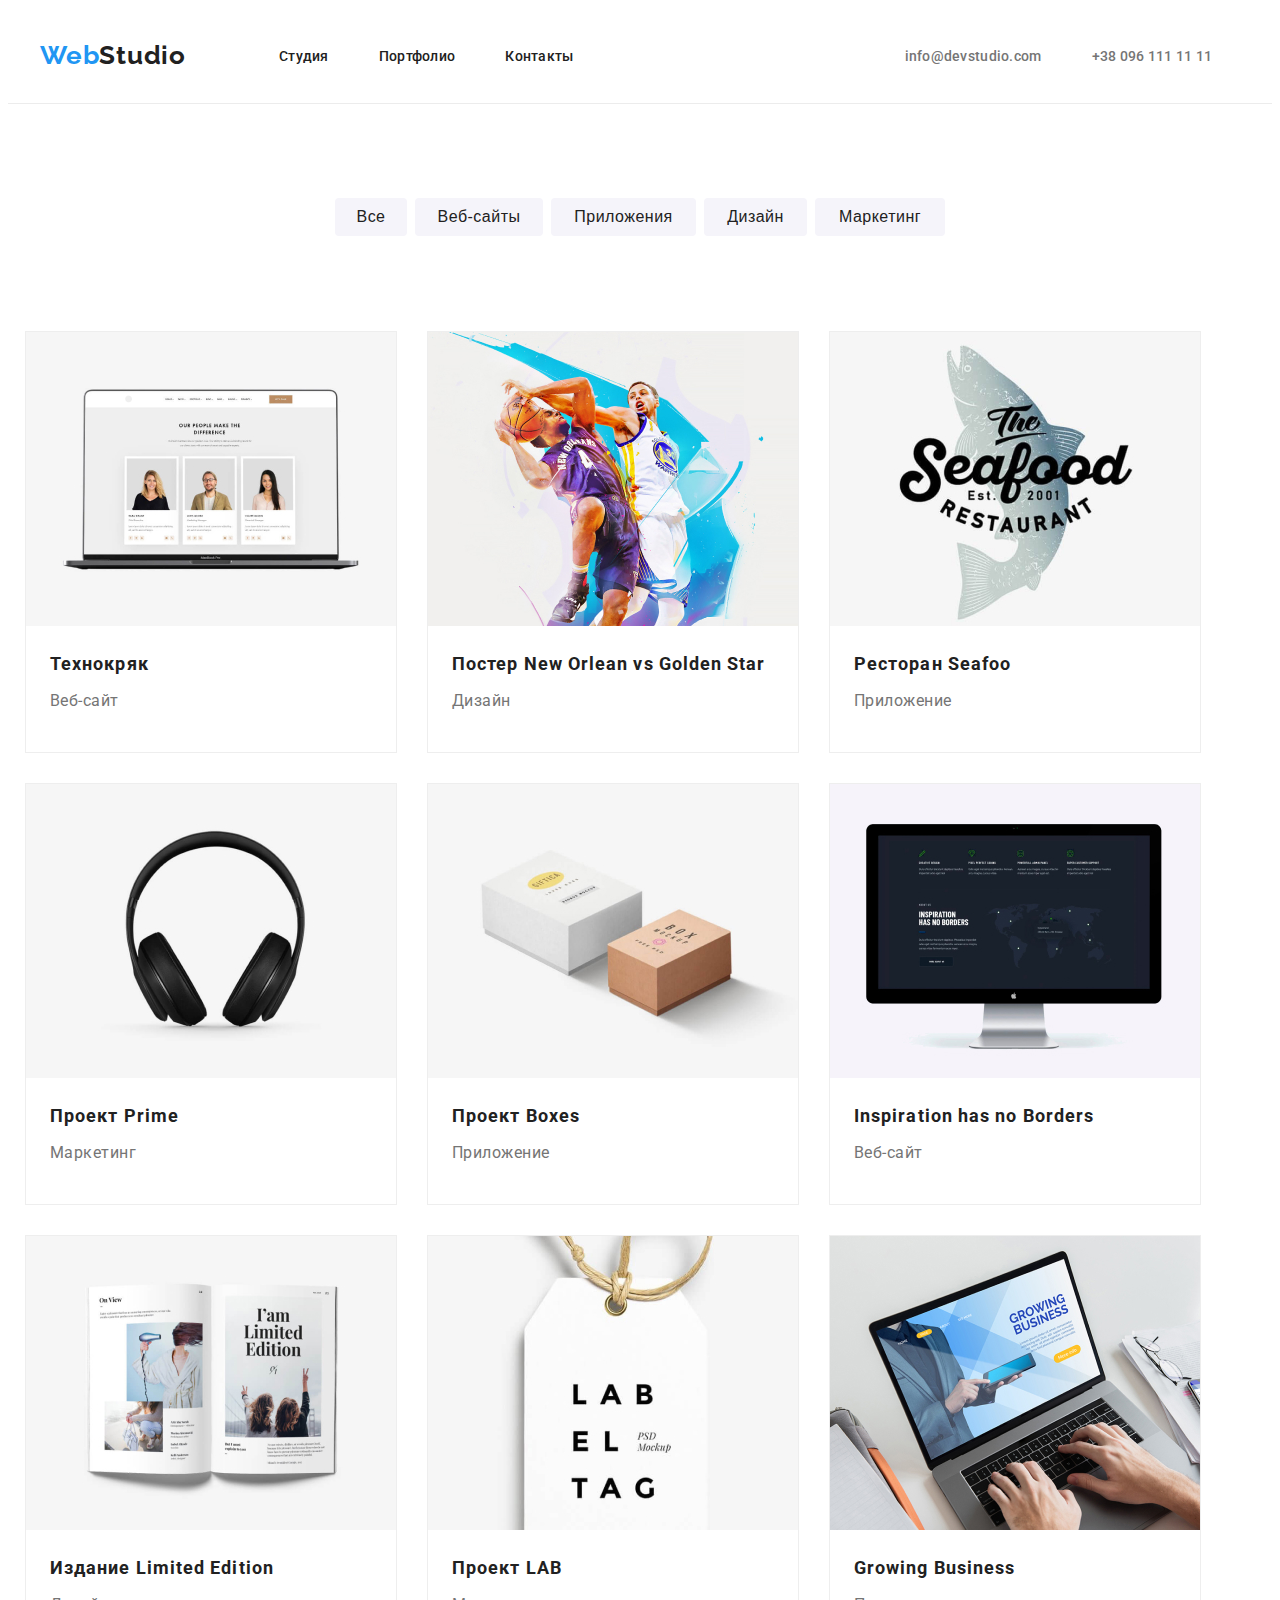
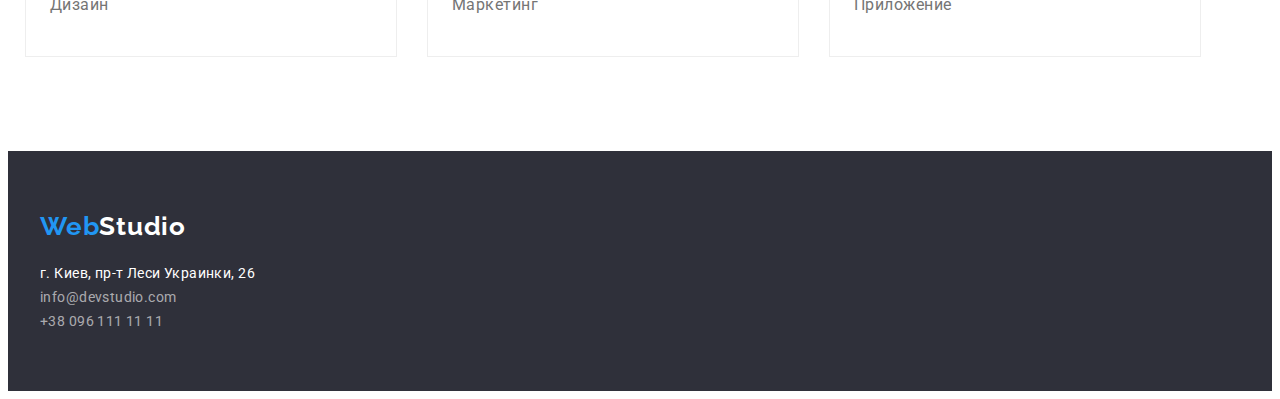
==== portfolio.html @ 34c8d621 "hw3" ====
<!DOCTYPE html>
<html lang="ru">
<head>
    <meta charset="UTF-8">
    <meta name="viewport" content="width=device-width, initial-scale=1.0">
    <title>WebStudio</title>
    <link rel="preconnect" href="https://fonts.gstatic.com">
    <link href="https://fonts.googleapis.com/css2?family=Raleway:wght@700&family=Roboto:wght@400;500;700;900&display=swap"
        rel="stylesheet">
    <link rel="stylesheet" href="https://cdnjs.cloudflare.com/ajax/libs/modern-normalize/1.0.0/modern-normalize.min.css"
        integrity="sha512-ISS7cAi1PEhQ8jnbJpJZMd29NlhNj4AWYyLOSp2CE/CsHxTCu+r+t0D2yoJudVrd0/8fTVPUVDzY5Tvli75u/g=="
        crossorigin="anonymous" />
    <link rel="stylesheet" href="./css/styles.css">
</head>

<body>
    <!--header-->
    <header class="header">
        <div class="container">
            <nav class="navigation">
                <a class="logo link" href="/">Web<span class="logo-name">Studio</span>
                </a>
                <ul class="list navigation-list">
                    <li class="navigation-list-item">
                        <a class="navigation-list-link link" href="#">Студия</a>
                    </li>
                    <li class="navigation-list-item">
                        <a class="navigation-list-link link" href="./portfolio.html">Портфолио</a>
                    </li>
                    <li class="navigation-list-item">
                        <a class="navigation-list-link link" href="#">Контакты</a>
                    </li>
                </ul>
    
    
                <ul class="list navigation-list">
    
                    <li class="navigation-list-item">
                        <a class="mail-link link" href="mailto:info@devstudio.com">info@devstudio.com</a>
                    </li>
                    <li class="navigation-list-item">
                        <a class="tel-link link" href="tel:+380961111111">+38 096 111 11 11</a>
                    </li>
                </ul>
            </nav>
        </div>
    </header>


    <main>
        <!--buttons-->
        <section class="buttons">
            <div class="container-buttons">
        <ul class="list buttons-list">
            <li class="buttons-list-button">
                <button class="all button-second-page" type="button">Все</button>
            </li>
            <li class="buttons-list-button">
                <button class="website button-second-page" type="button">Веб-сайты</button>
            </li>
            <li class="buttons-list-button">
                <button class="app button-second-page" type="button">Приложения</button>
            </li>
            <li class="buttons-list-button">
                <button class="design button-second-page" type="button">Дизайн</button>
            </li>
            <li class="buttons-list-button">
                <button class="marketing button-second-page" type="button">Маркетинг</button>
            </li>
        </ul>
        </div>

    
        <!--карточки-->
        
            <div class="container-cards">
                <ul class="card-set">
                    <!--<h1>Top imeges</h1>-->
                <li class="item">
                    <article class="card">
                        <div class="card-thumb">
                    <img class="img-list" src="./images/portfolio_img/website.jpg" alt="вебсайт технокряк" width="370" height="294">
                    </div>
                     
                    <div class="card-content">
                    <h2 class="card-heading">Технокряк</h2>
                        <p class="card-text">Веб-сайт</p>
                    </div>
                    </article>
                </li>

                <li class="item">
                    <article class="card">
                        <div class="card-thumb">
                        <img class="img-list" src="./images/portfolio_img/design.jpg" alt="дизайн постера" width="370" height="294">
                        </div>
                        
                        <div class="card-content">
                        <h2 class="card-heading">Постер New Orlean vs Golden Star</h2>
                        <p class="card-text">Дизайн</p>
                        </div>
                    </article>
                </li>

                <li class="item">
                    <article class="card">
                        <div class="card-thumb">
                        <img class="img-list" src="./images/portfolio_img/application.jpg" alt="приложение ресторана" width="370" height="294">
                        </div>
                        
                        <div class="card-content">
                        <h2 class="card-heading">Ресторан Seafoo</h2>
                        <p class="card-text">Приложение</p>
                        </div>
                        </article>
                </li>

                <li class="item">
                    <article class="card">
                        <div class="card-thumb">
                        <img class="img-list" src="./images/portfolio_img/marketing.jpg" alt="маркетинг проекта" width="370" height="294">
                        </div>
                        
                        <div class="card-content">
                        <h2 class="card-heading">Проект Prime</h2>
                        <p class="card-text">Маркетинг</p>
                        </div>
                        </article>
                </li>

                <li class="item">
                    <article class="card">
                        <div class="card-thumb">
                        <img class="img-list" src="./images/portfolio_img/project_boxes.jpg" alt="приложение проекта" width="370" height="294">
                        </div>
                        
                        <div class="card-content">
                        <h2 class="card-heading">Проект Boxes</h2>
                        <p class="card-text">Приложение</p>
                        </div>
                        </article>
                </li>

                <li class="item">
                    <article class="card">
                        <div class="card-thumb">
                        <img class="img-list" src="./images/portfolio_img/borders.jpg" alt="Веб-сайт" width="370" height="294">
                        </div>
                        
                        <div class="card-content">
                        <h2 class="card-heading">Inspiration has no Borders</h2>
                        <p class="card-text">Веб-сайт</p>
                        </div>
                        </article>
                </li>

                <li class="item">
                    <article class="card">
                        <div class="card-thumb">
                        <img class="img-list" src="./images/portfolio_img/limited_edition.jpg" alt="дизайн издания" width="370" height="294">
                        </div>
                        
                        <div class="card-content">
                        <h2 class="card-heading">Издание Limited Edition</h2>
                        <p class="card-text">Дизайн</p>
                        </div>
                        </article>
                </li>

                <li class="item">
                    <article class="card">
                        <div class="card-thumb">
                        <img class="img-list" src="./images/portfolio_img/lab.jpg" alt="маркетинг проекта лаб" width="370" height="294">
                        </div>
                        
                        <div class="card-content">
                        <h2 class="card-heading">Проект LAB</h2>
                        <p class="card-text">Маркетинг</p>
                        </div>
                        </article>
                </li>

                <li class="item">
                    <article class="card">
                        <div class="card-thumb">
                        <img class="img-list" src="./images/portfolio_img/bussines.jpg" alt="приложение для бизнеса" width="370" height="294">
                        </div>
                        
                        <div class="card-content">
                        <h2 class="card-heading">Growing Business</h2>
                        <p class="card-text">Приложение</p>
                        </div>
                        </article>
                </li>
                </ul>
            
            </div>
            </section>
          </main>

    <!--footer-->
    <footer class="footer">
        <div class="container-footer">
            <p class="container-footer-p">
                <a class="logo" href="/">Web<span class="logo-name-footer">Studio</span></a>
            </p>
    
            <ul class="list address-list">
                <li class="address-list-link">
                    <a class="address-link-map" href="https://goo.gl/maps/XH6fahdmEkffvrT99" target="_blank">г. Киев, пр-т
                        Леси Украинки, 26</a>
                </li>
                <li>
                    <a class="address-link-mail" href="mailto:info@devstudio.com">info@devstudio.com</a>
                </li>
                <li>
                    <a class="address-link-tel" href="tel:+380961111111">+38 096 111 11 11</a>
                </li>
            </ul>
        </div>
    </footer>
    
</body>
</html>
---- css/styles.css ----
/*==СБРОС БАЗОВЫХ СТИЛЕЙ==*/
h1,
h2,
h3,
h4,
h5,
h6 {
  margin: 0;
}

.list {
  list-style-type: none;
}

ul {
  margin: 0;
  padding: 0;
  list-style: none;
}

img {
  display: block;
  max-width: 100%;
}

/*==ОБЪЯВЛЕНИЕ ПЕРЕМЕННОЙ==*/
:root {
  --text-font: "Roboto", sans-serif;
  --text-logo: "Raleway", sans-serif;
  --accent-color: #2196f3;
  --text-color: #757575;
  --title-color: #212121;
}

/*===FIRST LATTER===*/

/*========HEADER========*/

.container {
  margin-left: auto;
  margin-right: auto;
  padding-left: 15px;
  padding-right: 15px;
  width: 1200px;
}

.header .container {
  display: flex;
  align-items: center;
  padding-top: 32px;
  padding-bottom: 32px;
}

.header {
  border-bottom: 1px solid #ececec;
}

.navigation {
  display: flex;
  align-items: center;
}

.navigation-list {
  display: flex;
}

body {
  font-family: "Roboto", sans-serif;
  color: #757575;
}

.logo {
  font-family: var(--text-logo);
  font-weight: 700;
  font-size: 26px;
  line-height: 1.192;
  letter-spacing: 0.03em;
  text-decoration: none;
  color: var(--accent-color);
  margin-right: 93px;
}

.logo-name {
  font-family: var(--text-logo);
  font-weight: 700;
  font-size: 26px;
  line-height: 1.192;
  letter-spacing: 0.03em;
  color: var(--title-color);
}

.navigation-list-item:not(:last-child) {
  margin-right: 50px;
}

.mail-link {
  margin-left: 331px;
}

.navigation-list-link {
  font-weight: 500;
  font-size: 14px;
  line-height: 1.142;
  letter-spacing: 0.02em;
  text-decoration: none;
  color: var(--title-color);
}

.navigation-list-link:hover,
.navigation-list-link:focus {
  color: var(--accent-color);
}

.mail-link {
  font-weight: 500;
  font-size: 14px;
  line-height: 1.142;
  letter-spacing: 0.02em;
  text-decoration: none;
  color: var(--text-color);
}

.mail-link:hover {
  color: var(--accent-color);
}

.tel-link {
  font-weight: 500;
  font-size: 14px;
  line-height: 1.142;
  letter-spacing: 0.02em;
  text-decoration: none;
  color: var(--text-color);
}

.tel-link:hover {
  color: var(--accent-color);
}

/*========END HEADER========*/

/*========HERO========*/

.container-hero {
  margin-left: auto;
  margin-right: auto;
  padding-left: 15px;
  padding-right: 15px;
  padding-top: 200px;
  height: 600px;
  width: 1200px;
}
.hero {
  text-align: center;
  background-color: #2f303a;
}
.hero-title {
  font-weight: 900;
  font-size: 44px;
  line-height: 1.163;
  text-transform: uppercase;
  letter-spacing: 0.06em;
  text-align: center;
  color: #ffffff;
}

.button {
  font-weight: 700;
  font-size: 16px;
  line-height: 30px;
  padding: 10px 32px;
  border: 0;
  min-width: 200px;
  letter-spacing: 0.06em;
  cursor: pointer;
  color: #ffffff;
  background: var(--accent-color);
  border-radius: 4px;
  text-align: center;
  margin-top: 40px;
}

/*========END HERO========*/

/*========FEATURES========*/

.container-features {
  margin-left: auto;
  margin-right: auto;
  padding-left: 15px;
  padding-right: 15px;
  width: 1200px;
}

.features-list {
  display: flex;
}

.features-list-title {
  margin-right: 30px;
}

.features-title {
  font-weight: 700;
  font-size: 14px;
  line-height: 1.142;
  letter-spacing: 0.03em;
  text-transform: uppercase;
  color: var(--title-color);
  margin-top: 94px;
}

.features-title-text {
  font-weight: 400;
  font-size: 14px;
  width: 270px;
  height: 75px;
  line-height: 2;
  letter-spacing: 0.03em;
  color: var(--text-color);
  margin-top: 10px;
}

/*========END FEATURES========*/

/*========OCCUPATION========*/

.container-occupation {
  margin-left: auto;
  margin-right: auto;
  padding-left: 15px;
  padding-right: 15px;
  padding-top: 94px;
  width: 1200px;
}

.occupation-list {
  display: flex;
}

.occupation-title {
  font-weight: 700;
  font-size: 36px;
  line-height: 1.166;
  text-align: center;
  letter-spacing: 0.03em;
  color: var(--title-color);
}

.occupation-list-img {
  margin-right: 30px;
  margin-top: 50px;
  margin-bottom: 94px;
}

/*========END OCCUPATION========*/

/*========TEAM========*/

.container-team {
  margin-left: auto;
  margin-right: auto;
  padding-left: 15px;
  padding-right: 15px;
  width: 1200px;
  padding-top: 94px;

  background-color: #f5f4fa;
}
.team {
  background-color: #f5f4fa;
}

.team-list {
  display: flex;
}

.team-title {
  font-weight: 700;
  font-size: 36px;
  line-height: 1.166;
  text-align: center;
  letter-spacing: 0.03em;
  color: var(--title-color);
  padding-bottom: 50px;
}

.team-list-img {
  margin-right: 30px;
  text-align: center;
  background: #ffffff;
  margin-bottom: 94px;
  box-shadow: 0px 1px 3px rgba(0, 0, 0, 0.12), 0px 1px 1px rgba(0, 0, 0, 0.14),
    0px 2px 1px rgba(0, 0, 0, 0.2);
  border-radius: 0px 0px 4px 4px;
}

.team-list-name {
  font-weight: 500;
  font-size: 16px;
  line-height: 1.187;
  letter-spacing: 0.03em;
  padding-top: 30px;
  text-align: center;
  color: var(--title-color);
}

.team-list-position {
  font-weight: 400;
  font-size: 16px;
  line-height: 1.187;
  letter-spacing: 0.03em;
  padding-bottom: 10px;
  color: var(--text-color);
}

/*========END TEAM========*/

/*========FOOTER========*/

.container-footer {
  margin-left: auto;
  margin-right: auto;
  padding-left: 15px;
  padding-right: 15px;
  width: 1200px;
  height: 240px;
}

.footer {
  background-color: #2f303a;
  margin-top: 64px;
}
.logo-name-footer {
  font-family: var(--text-logo);
  font-weight: 700;
  font-size: 26px;
  line-height: 1.192;
  letter-spacing: 0.03em;
  color: #fff;
}

.address-list {
  padding-top: 20px;
}

.container-footer-p {
  padding-top: 60px;
  margin: 0;
}

.address-link-map {
  font-weight: 400;
  font-size: 14px;
  line-height: 1.714;
  letter-spacing: 0.03em;
  text-decoration: none;
  color: #ffffff;
}

.address-link-map:hover,
.address-link-map:focus {
  color: var(--accent-color);
}

.address-link-mail {
  font-weight: 400;
  font-size: 14px;
  line-height: 1.714;
  letter-spacing: 0.03em;
  text-decoration: none;
  padding-top: 9px;
  color: rgba(255, 255, 255, 0.6);
}

.address-link-mail:hover,
.address-link-mail:focus {
  color: var(--accent-color);
}

.address-link-tel {
  font-weight: 400;
  font-size: 14px;
  line-height: 1.714;
  letter-spacing: 0.03em;
  text-decoration: none;
  margin: 0;
  padding-top: 9px;
  padding-bottom: 60px;
  color: rgba(255, 255, 255, 0.6);
}

.address-link-tel:hover,
.address-link-tel:focus {
  color: var(--accent-color);
}

/*========END FOOTER========*/

/*===END FIRST LATTER===*/

/*===SECOND LATTER===*/

/*========BUTTONS========*/

.buttons .container-buttons {
  margin-top: 94px;
  margin-bottom: 94px;
}

.container-buttons {
  width: 1200px;
  margin: 0 auto;
  padding-left: 15px;
  padding-right: 15px;
  /*background-color: rgba(124, 101, 101, 0.192);*/
}

.buttons-list {
  display: flex;
  justify-content: center;
  height: 54px;
  margin-bottom: 34px;
}

.buttons-list-button:not(:last-child) {
  margin-right: 8px;
}

.button-second-page {
  font-weight: 500;
  font-size: 16px;
  height: 38px;
  padding: 6px 12px;
  border: 0;
  line-height: 1.63;
  letter-spacing: 0.03em;
  cursor: pointer;
  color: #212121;
  border-radius: 4px;
  text-align: center;
  background-color: #f5f4fa;
}

.all {
  width: 72px;
}

.website {
  width: 128px;
}

.app {
  width: 145px;
}

.design {
  width: 103px;
}

.marketing {
  width: 130px;
}

.button-second-page:hover {
  background-color: var(--accent-color);
  color: #ffffff;
}

.filter-list:not(:last-child) {
  margin-right: 8px;
}

/*карточки*/
.container-cards {
  width: 1230px;
  padding-left: 15px;
  padding-right: 15px;

  margin-left: auto;
  margin-right: auto;
  /*background-color: #ccc;*/
}

.card-set {
  /*outline: 1px solid tomato;*/
  padding: 0;
  margin: 0;

  display: flex;
  flex-wrap: wrap;

  margin-top: -15px;
  margin-left: -15px;
}

.card-set > .item {
  /*outline: 1px solid teal;*/

  flex-basis: calc(100% / 3 -15px);

  margin-left: 15px;
  margin-right: 15px;
  margin-bottom: 30px;
}

.card-thumb {
  outline: none;
}

.item {
  background: #ffffff;
  border: 1px solid #eeeeee;
}

/*==text==*/
.card-heading {
  font-weight: bold;
  font-size: 18px;
  line-height: 2;
  letter-spacing: 0.06em;
  color: #212121;
}

.card-text {
  font-weight: normal;
  font-size: 16px;
  line-height: 1.875;
  letter-spacing: 0.03em;
  color: #757575;
  margin-top: 4px;
}

.card-content {
  padding: 20px 24px 20px 24px;
}

/*========END BUTTONS========*/

/*===END SECOND LATTER===*/
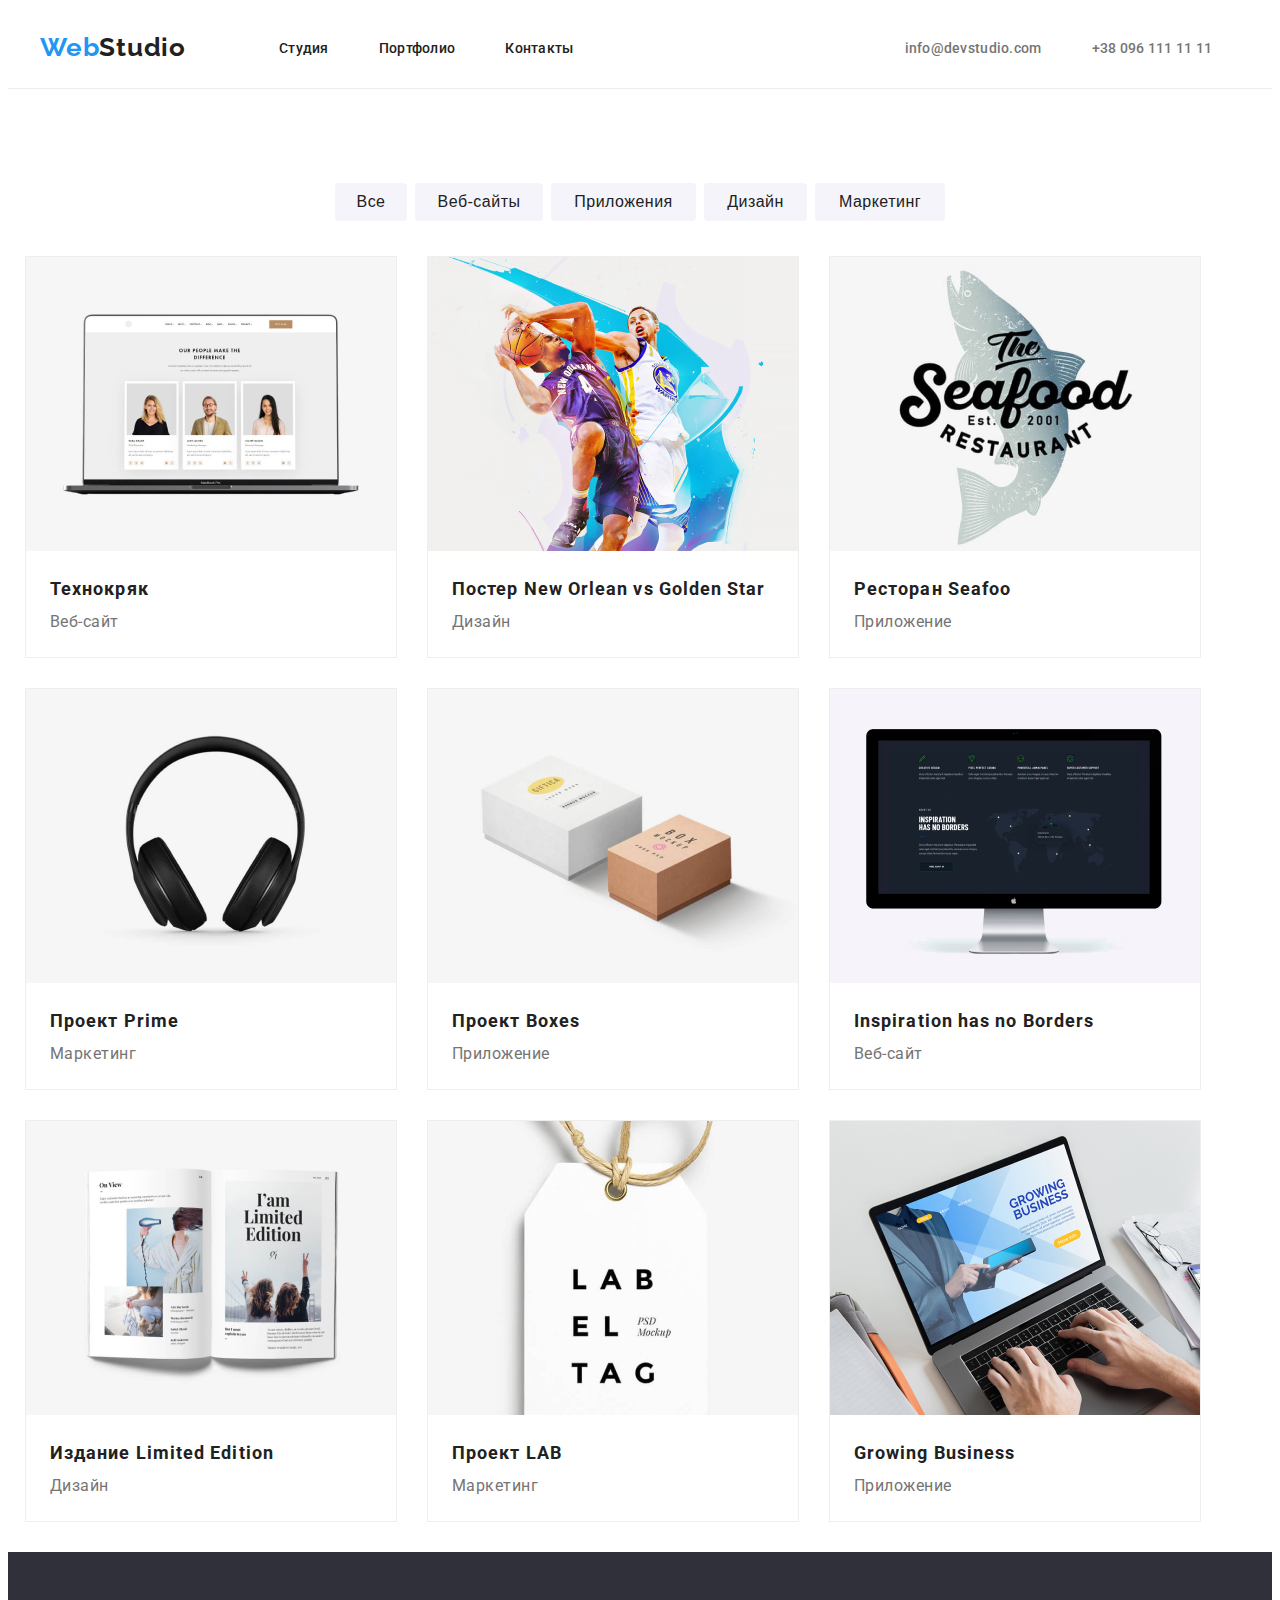
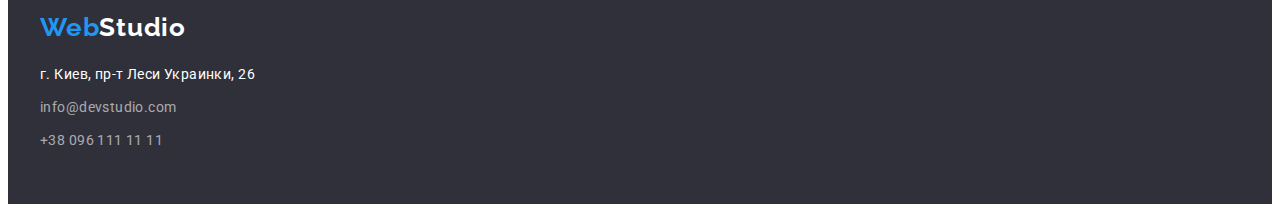
==== commit d504f1e8: "исправление дз3" ====
--- a/portfolio.html
+++ b/portfolio.html
@@ -199,26 +199,28 @@
           </main>
 
     <!--footer-->
-    <footer class="footer">
-        <div class="container-footer">
-            <p class="container-footer-p">
-                <a class="logo" href="/">Web<span class="logo-name-footer">Studio</span></a>
-            </p>
-    
-            <ul class="list address-list">
-                <li class="address-list-link">
-                    <a class="address-link-map" href="https://goo.gl/maps/XH6fahdmEkffvrT99" target="_blank">г. Киев, пр-т
-                        Леси Украинки, 26</a>
-                </li>
-                <li>
-                    <a class="address-link-mail" href="mailto:info@devstudio.com">info@devstudio.com</a>
-                </li>
-                <li>
-                    <a class="address-link-tel" href="tel:+380961111111">+38 096 111 11 11</a>
-                </li>
-            </ul>
-        </div>
-    </footer>
+    <section class="footer-page">
+        <footer class="footer">
+            <div class="container-footer">
+                <p class="container-footer-p">
+                    <a class="logo" href="/">Web<span class="logo-name-footer">Studio</span></a>
+                </p>
+    
+                <ul class="list address-list">
+                    <li class="address-list-link">
+                        <a class="address-link-map" href="https://goo.gl/maps/XH6fahdmEkffvrT99" target="_blank">г. Киев,
+                            пр-т Леси Украинки, 26</a>
+                    </li>
+                    <li class="address-list-mailtel">
+                        <a class="address-link-mail" href="mailto:info@devstudio.com">info@devstudio.com</a>
+                    </li>
+                    <li class="address-list-mailtel">
+                        <a class="address-link-tel" href="tel:+380961111111">+38 096 111 11 11</a>
+                    </li>
+                </ul>
+            </div>
+        </footer>
+    </section>
     
 </body>
 </html>--- a/css/styles.css
+++ b/css/styles.css
@@ -47,8 +47,8 @@
 .header .container {
   display: flex;
   align-items: center;
-  padding-top: 32px;
-  padding-bottom: 32px;
+  padding-top: 24px;
+  padding-bottom: 25px;
 }
 
 .header {
@@ -144,14 +144,14 @@
 .container-hero {
   margin-left: auto;
   margin-right: auto;
-  padding-left: 15px;
-  padding-right: 15px;
   padding-top: 200px;
   height: 600px;
   width: 1200px;
 }
 .hero {
   text-align: center;
+  padding-left: 15px;
+  padding-right: 15px;
   background-color: #2f303a;
 }
 .hero-title {
@@ -184,11 +184,14 @@
 
 /*========FEATURES========*/
 
+.features {
+  padding-left: 15px;
+  padding-right: 15px;
+}
+
 .container-features {
   margin-left: auto;
   margin-right: auto;
-  padding-left: 15px;
-  padding-right: 15px;
   width: 1200px;
 }
 
@@ -225,11 +228,14 @@
 
 /*========OCCUPATION========*/
 
+.occupation {
+  padding-left: 15px;
+  padding-right: 15px;
+}
+
 .container-occupation {
   margin-left: auto;
   margin-right: auto;
-  padding-left: 15px;
-  padding-right: 15px;
   padding-top: 94px;
   width: 1200px;
 }
@@ -247,8 +253,11 @@
   color: var(--title-color);
 }
 
+.occupation-list-img:not(:last-child) {
+  margin-right: 30px;
+}
 .occupation-list-img {
-  margin-right: 30px;
+  /*margin-right: 30px;*/
   margin-top: 50px;
   margin-bottom: 94px;
 }
@@ -260,14 +269,14 @@
 .container-team {
   margin-left: auto;
   margin-right: auto;
-  padding-left: 15px;
-  padding-right: 15px;
   width: 1200px;
   padding-top: 94px;
 
   background-color: #f5f4fa;
 }
 .team {
+  padding-left: 15px;
+  padding-right: 15px;
   background-color: #f5f4fa;
 }
 
@@ -284,9 +293,10 @@
   color: var(--title-color);
   padding-bottom: 50px;
 }
-
+.team-list-img:not(:last-child) {
+  margin-right: 30px;
+}
 .team-list-img {
-  margin-right: 30px;
   text-align: center;
   background: #ffffff;
   margin-bottom: 94px;
@@ -318,18 +328,21 @@
 
 /*========FOOTER========*/
 
+.footer-page {
+  padding-left: 0;
+  padding-right: 0;
+}
+
 .container-footer {
   margin-left: auto;
   margin-right: auto;
-  padding-left: 15px;
-  padding-right: 15px;
-  width: 1200px;
-  height: 240px;
+  width: 1200px;
+  height: 252px;
 }
 
 .footer {
   background-color: #2f303a;
-  margin-top: 64px;
+  margin-top: 0;
 }
 .logo-name-footer {
   font-family: var(--text-logo);
@@ -338,16 +351,19 @@
   line-height: 1.192;
   letter-spacing: 0.03em;
   color: #fff;
-}
-
-.address-list {
-  padding-top: 20px;
 }
 
 .container-footer-p {
   padding-top: 60px;
   margin: 0;
 }
+.address-list-link {
+  padding-top: 20px;
+}
+
+.address-list-mailtel {
+  padding-top: 9px;
+}
 
 .address-link-map {
   font-weight: 400;
@@ -369,7 +385,7 @@
   line-height: 1.714;
   letter-spacing: 0.03em;
   text-decoration: none;
-  padding-top: 9px;
+  margin-top: 9px;
   color: rgba(255, 255, 255, 0.6);
 }
 
@@ -385,8 +401,7 @@
   letter-spacing: 0.03em;
   text-decoration: none;
   margin: 0;
-  padding-top: 9px;
-  padding-bottom: 60px;
+
   color: rgba(255, 255, 255, 0.6);
 }
 
@@ -405,7 +420,6 @@
 
 .buttons .container-buttons {
   margin-top: 94px;
-  margin-bottom: 94px;
 }
 
 .container-buttons {
@@ -413,7 +427,6 @@
   margin: 0 auto;
   padding-left: 15px;
   padding-right: 15px;
-  /*background-color: rgba(124, 101, 101, 0.192);*/
 }
 
 .buttons-list {
@@ -476,29 +489,21 @@
   width: 1230px;
   padding-left: 15px;
   padding-right: 15px;
-
-  margin-left: auto;
-  margin-right: auto;
-  /*background-color: #ccc;*/
+  margin-left: auto;
+  margin-right: auto;
 }
 
 .card-set {
-  /*outline: 1px solid tomato;*/
   padding: 0;
   margin: 0;
-
   display: flex;
   flex-wrap: wrap;
-
   margin-top: -15px;
   margin-left: -15px;
 }
 
 .card-set > .item {
-  /*outline: 1px solid teal;*/
-
   flex-basis: calc(100% / 3 -15px);
-
   margin-left: 15px;
   margin-right: 15px;
   margin-bottom: 30px;
@@ -528,7 +533,7 @@
   line-height: 1.875;
   letter-spacing: 0.03em;
   color: #757575;
-  margin-top: 4px;
+  margin: 0px;
 }
 
 .card-content {
